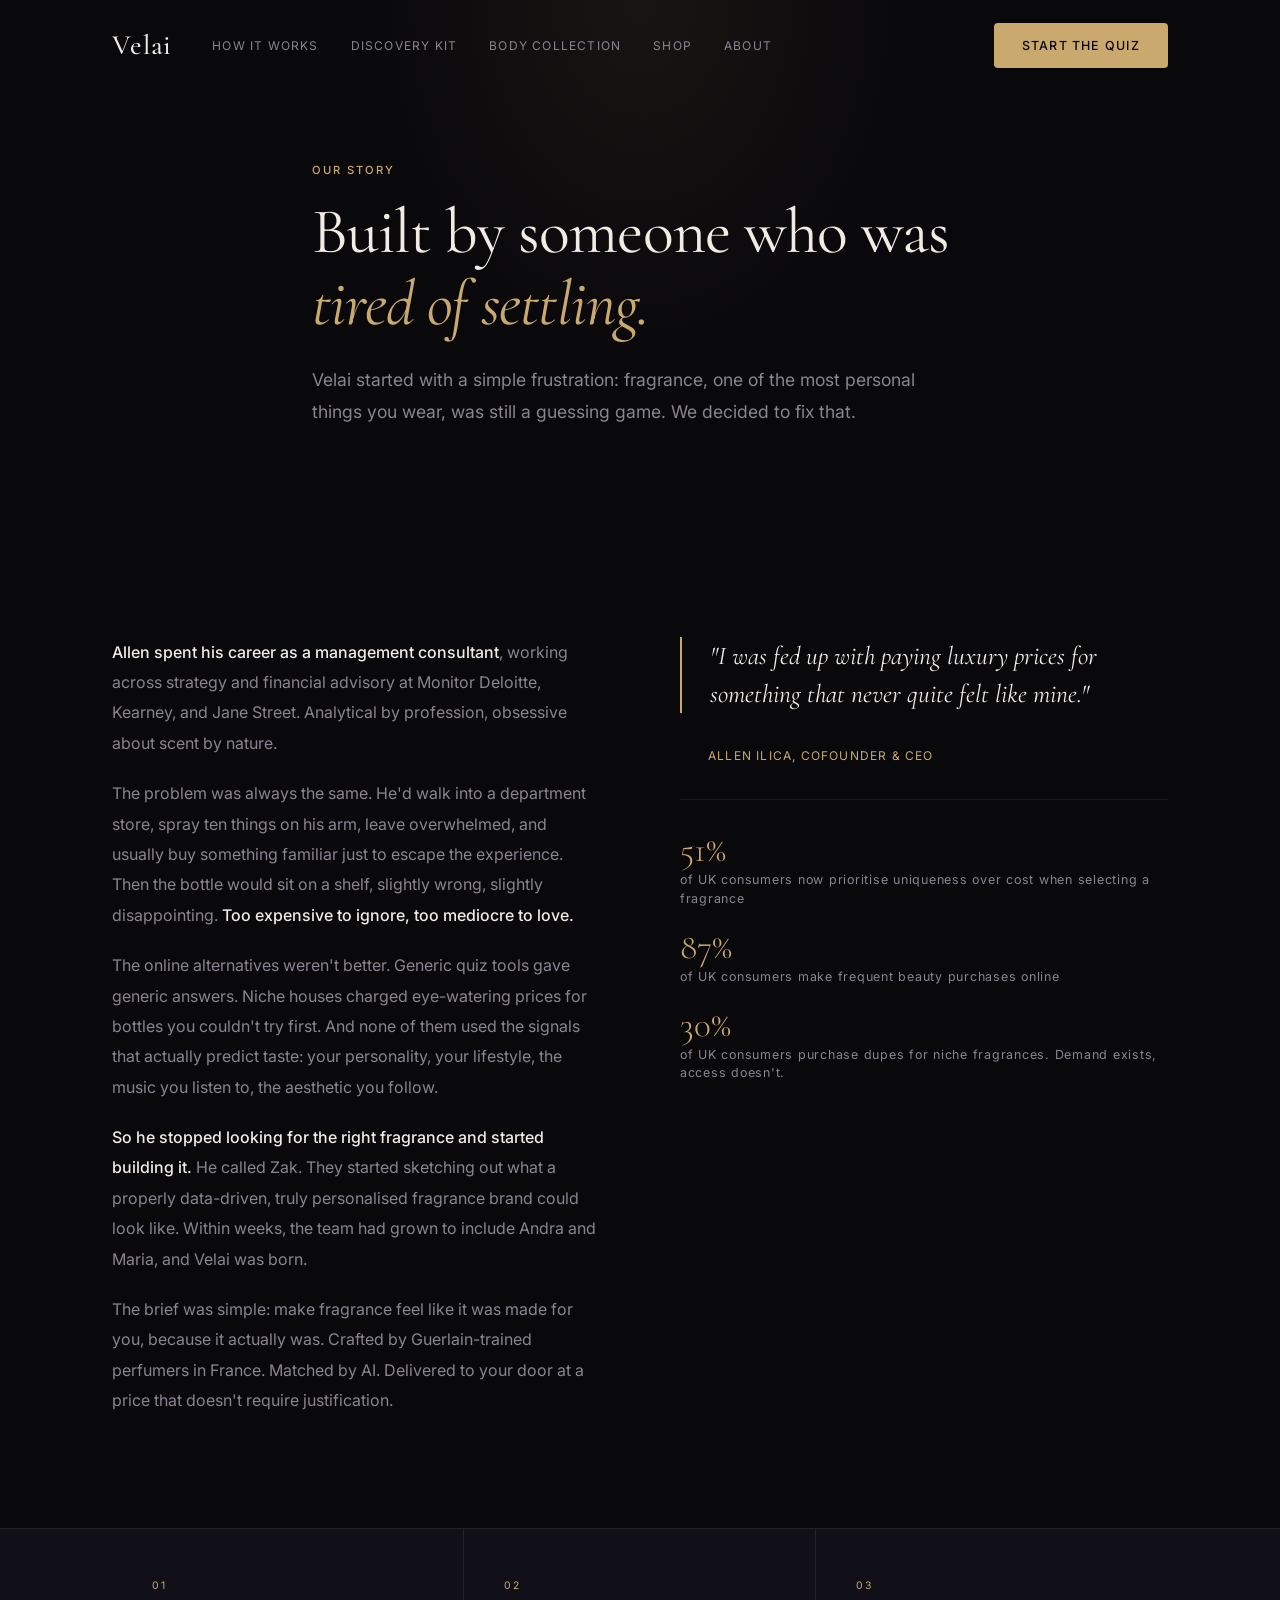
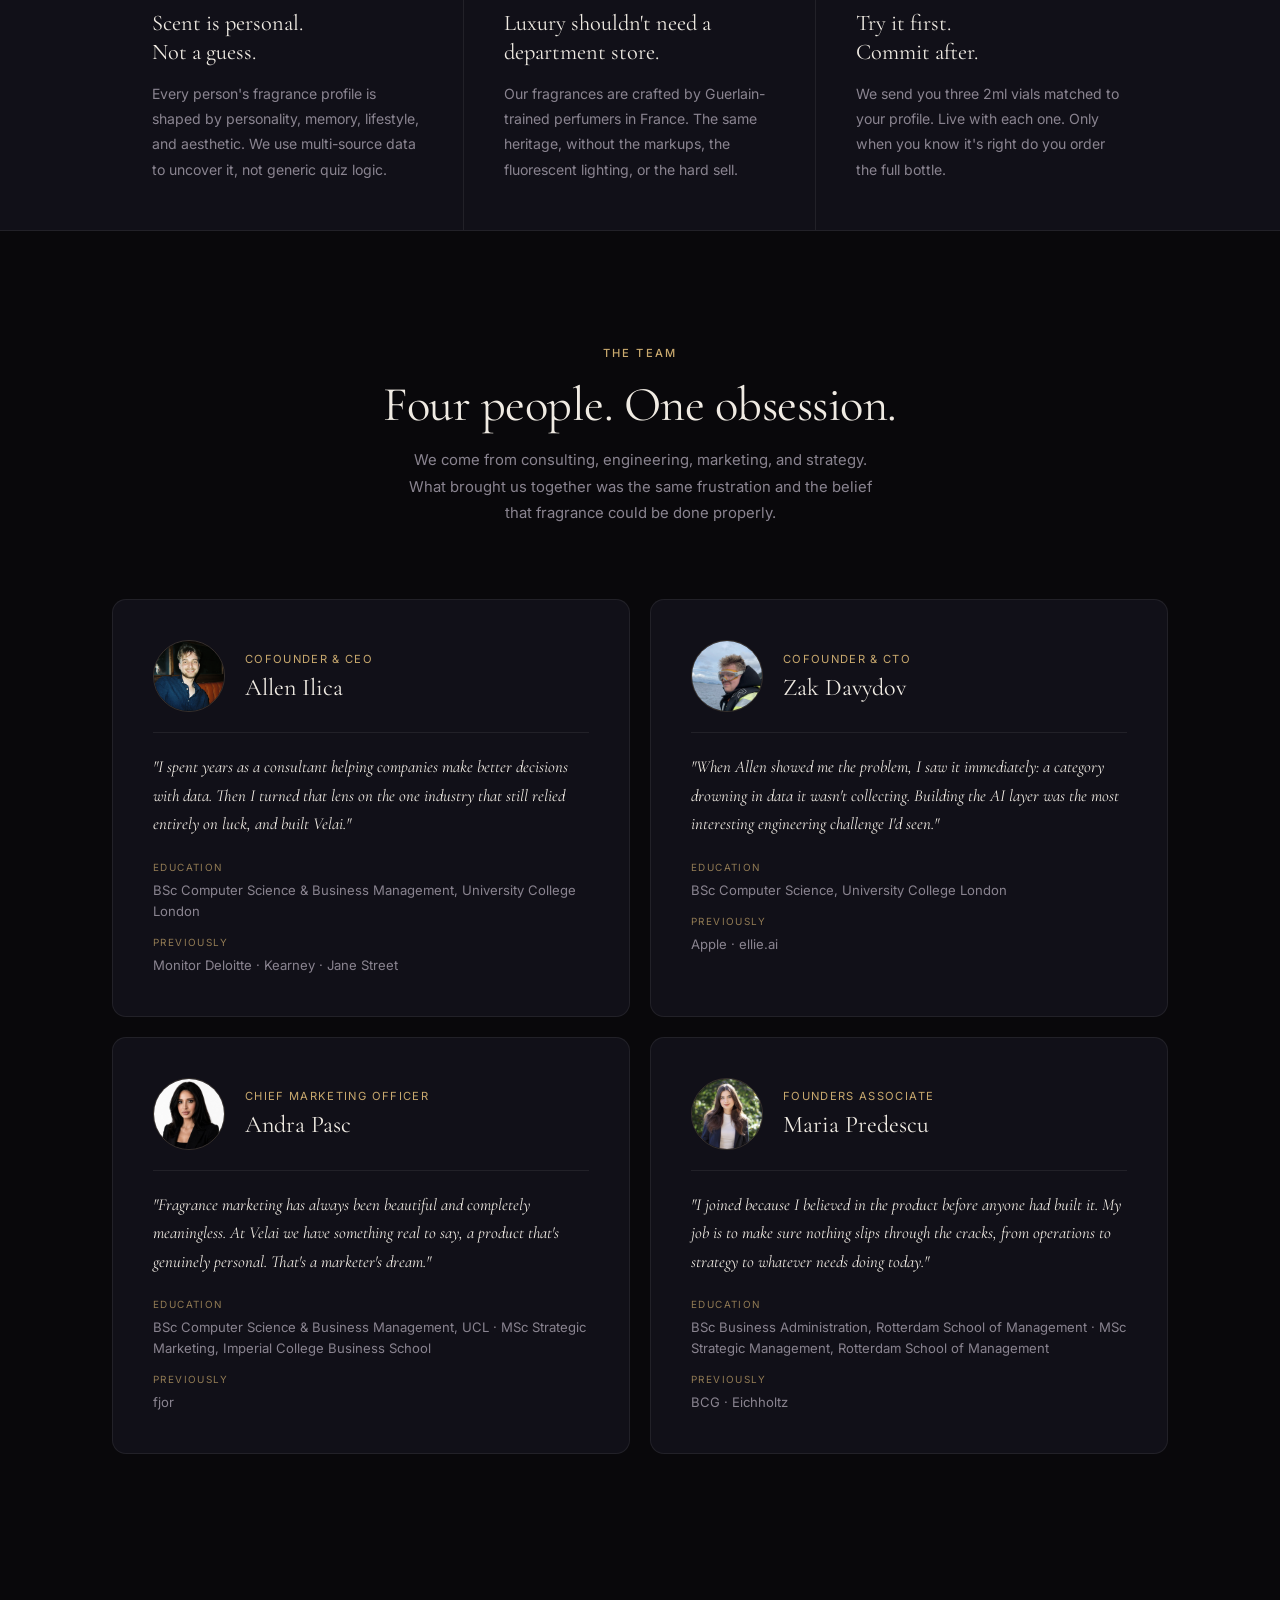
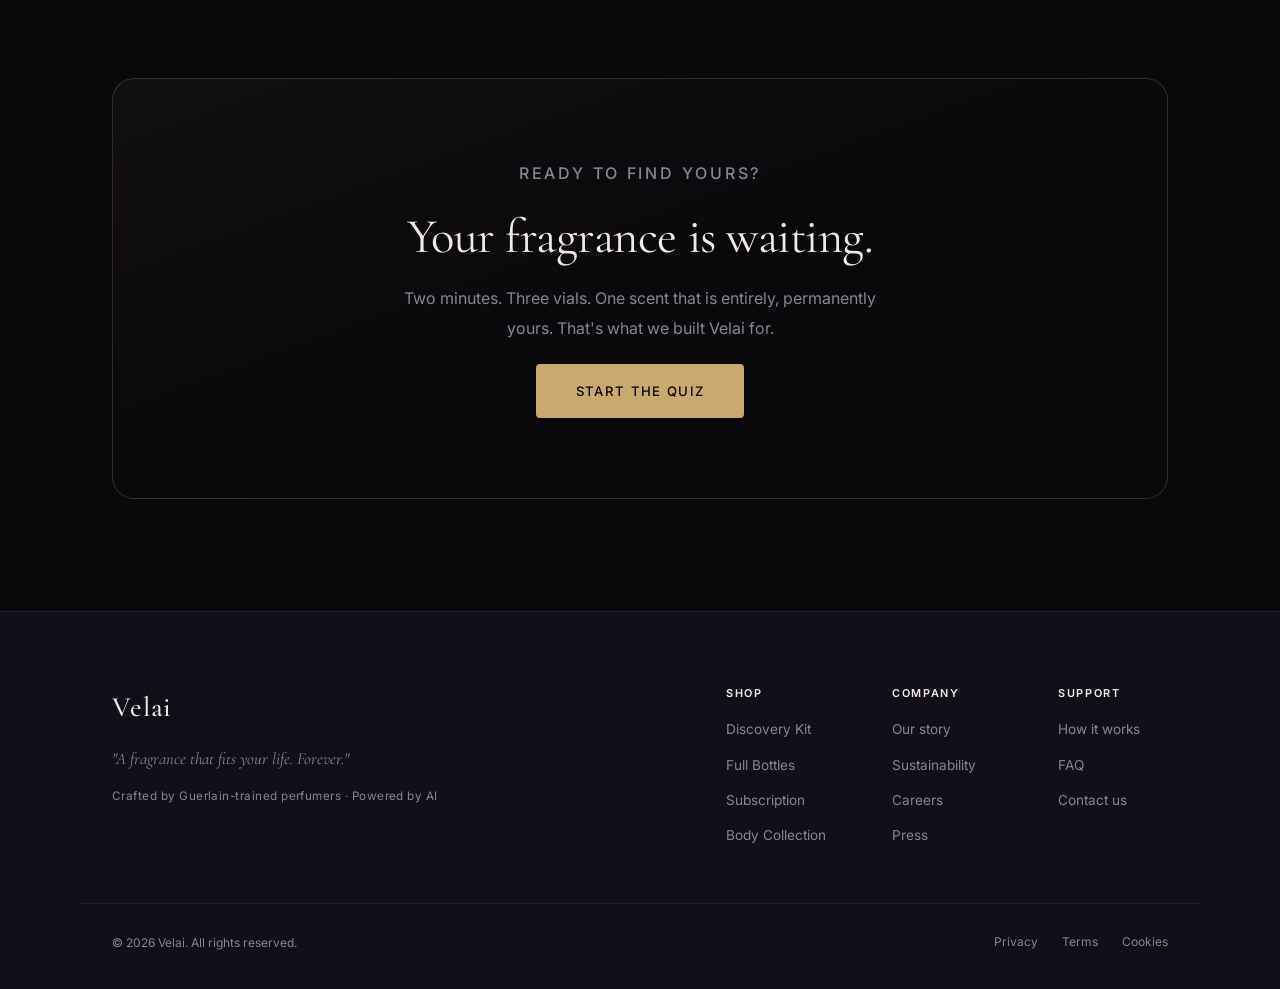
==== about.html @ 34f8d378 "Initial commit" ====
<!DOCTYPE html>
<html lang="en">
<head>
  <meta charset="UTF-8" />
  <meta name="viewport" content="width=device-width, initial-scale=1.0" />
  <title>Our Story | Velai</title>
  <link rel="preconnect" href="https://fonts.googleapis.com" />
  <link rel="preconnect" href="https://fonts.gstatic.com" crossorigin />
  <link href="https://fonts.googleapis.com/css2?family=Cormorant+Garamond:ital,wght@0,300;0,400;0,500;0,600;1,300;1,400;1,500&family=Inter:wght@300;400;500;600&display=swap" rel="stylesheet" />
  <link rel="stylesheet" href="css/style.css" />
  <link rel="stylesheet" href="css/components.css" />
  <style>
    /* ── About page specific ──────────────────────────────────────────── */
    .about-hero {
      padding-top: 160px;
      padding-bottom: 96px;
      position: relative;
      overflow: hidden;
    }
    .about-hero::before {
      content: '';
      position: absolute;
      top: 0; left: 50%;
      transform: translateX(-50%);
      width: 600px;
      height: 400px;
      background: radial-gradient(ellipse at 50% 0%, rgba(201,169,110,0.08) 0%, transparent 65%);
      pointer-events: none;
    }
    .about-hero__inner {
      max-width: 720px;
    }
    .about-hero h1 {
      font-size: clamp(2.6rem, 5vw, 4rem);
      line-height: 1.12;
      margin-top: 16px;
      margin-bottom: 24px;
    }
    .about-hero__lead {
      font-size: 1.1rem;
      line-height: 1.85;
      color: var(--muted);
      max-width: 58ch;
    }

    /* ── Origin story ─────────────────────────────────────────────────── */
    .about-story__inner {
      display: grid;
      grid-template-columns: 1fr 1fr;
      gap: 80px;
      align-items: start;
    }
    .about-story__text {
      display: flex;
      flex-direction: column;
      gap: 20px;
    }
    .about-story__text p {
      font-size: 1rem;
      line-height: 1.9;
      color: var(--muted);
    }
    .about-story__text p strong {
      color: var(--text);
      font-weight: 500;
    }
    .about-story__pull {
      position: sticky;
      top: 120px;
      display: flex;
      flex-direction: column;
      gap: 32px;
    }
    .about-story__quote {
      font-family: var(--serif);
      font-style: italic;
      font-size: 1.6rem;
      line-height: 1.5;
      color: var(--text);
      border-left: 2px solid var(--gold);
      padding-left: 28px;
    }
    .about-story__quote-attr {
      font-size: 0.75rem;
      letter-spacing: 0.1em;
      text-transform: uppercase;
      color: var(--gold);
      padding-left: 28px;
    }
    .about-story__stat-row {
      display: flex;
      flex-direction: column;
      gap: 20px;
      border-top: 1px solid var(--border);
      padding-top: 32px;
    }
    .about-stat {
      display: flex;
      flex-direction: column;
      gap: 4px;
    }
    .about-stat__num {
      font-family: var(--serif);
      font-size: 2.2rem;
      font-weight: 300;
      color: var(--gold);
      line-height: 1;
    }
    .about-stat__label {
      font-size: 0.78rem;
      letter-spacing: 0.06em;
      color: var(--muted);
      line-height: 1.5;
    }

    /* ── Values strip ─────────────────────────────────────────────────── */
    .about-values {
      background: var(--surface);
      border-top: 1px solid var(--border);
      border-bottom: 1px solid var(--border);
    }
    .about-values__grid {
      display: grid;
      grid-template-columns: repeat(3, 1fr);
      gap: 0;
    }
    .about-value {
      padding: 48px 40px;
      border-right: 1px solid var(--border);
      display: flex;
      flex-direction: column;
      gap: 14px;
    }
    .about-value:last-child { border-right: none; }
    .about-value__num {
      font-size: 0.65rem;
      letter-spacing: 0.16em;
      color: var(--gold);
      text-transform: uppercase;
    }
    .about-value h3 {
      font-family: var(--serif);
      font-size: 1.4rem;
      font-weight: 400;
      line-height: 1.3;
    }
    .about-value p {
      font-size: 0.88rem;
      line-height: 1.8;
      color: var(--muted);
    }

    /* ── Team ─────────────────────────────────────────────────────────── */
    .about-team__grid {
      display: grid;
      grid-template-columns: repeat(2, 1fr);
      gap: 20px;
    }
    .team-card {
      background: var(--surface);
      border: 1px solid var(--border);
      border-radius: var(--r-md);
      padding: 40px;
      display: flex;
      flex-direction: column;
      gap: 20px;
      transition: border-color 0.3s ease, transform 0.25s var(--ease-out);
    }
    .team-card:hover {
      border-color: var(--border-gold);
      transform: translateY(-3px);
    }
    .team-card__header {
      display: flex;
      align-items: center;
      gap: 20px;
      padding-bottom: 20px;
      border-bottom: 1px solid var(--border);
    }
    .team-card__photo {
      width: 72px;
      height: 72px;
      border-radius: 50%;
      object-fit: cover;
      object-position: top center;
      border: 1px solid var(--border-gold);
      flex-shrink: 0;
      filter: grayscale(20%);
      transition: filter 0.3s ease;
    }
    .team-card:hover .team-card__photo { filter: grayscale(0%); }
    .team-card__header-text {
      display: flex;
      flex-direction: column;
      gap: 4px;
    }
    .team-card__name {
      font-family: var(--serif);
      font-size: 1.5rem;
      font-weight: 400;
    }
    .team-card__title {
      font-size: 0.7rem;
      letter-spacing: 0.12em;
      text-transform: uppercase;
      color: var(--gold);
    }
    .team-card__bio {
      font-family: var(--serif);
      font-style: italic;
      font-size: 1.05rem;
      line-height: 1.7;
      color: var(--text);
    }
    .team-card__details {
      display: flex;
      flex-direction: column;
      gap: 12px;
    }
    .team-card__detail-row {
      display: flex;
      flex-direction: column;
      gap: 4px;
    }
    .team-card__detail-label {
      font-size: 0.62rem;
      letter-spacing: 0.14em;
      text-transform: uppercase;
      color: var(--gold);
      opacity: 0.7;
    }
    .team-card__detail-val {
      font-size: 0.82rem;
      line-height: 1.6;
      color: var(--muted);
    }

    /* ── About CTA ────────────────────────────────────────────────────── */
    .about-cta__inner {
      border: 1px solid var(--border-gold);
      border-radius: var(--r-lg);
      padding: 80px 48px;
      text-align: center;
      display: flex;
      flex-direction: column;
      align-items: center;
      gap: 20px;
      background: linear-gradient(160deg, rgba(201,169,110,0.05) 0%, transparent 60%);
    }
    .about-cta__inner p {
      font-size: 1rem;
      line-height: 1.85;
      color: var(--muted);
      max-width: 48ch;
    }

    /* ── Responsive ───────────────────────────────────────────────────── */
    @media (max-width: 900px) {
      .about-story__inner { grid-template-columns: 1fr; gap: 52px; }
      .about-story__pull { position: static; }
      .about-values__grid { grid-template-columns: 1fr; }
      .about-value { border-right: none; border-bottom: 1px solid var(--border); }
      .about-value:last-child { border-bottom: none; }
      .about-team__grid { grid-template-columns: 1fr; }
    }
    @media (max-width: 640px) {
      .about-cta__inner { padding: 56px 24px; }
    }
  </style>
</head>
<body>

  <!-- NAV -->
  <header class="nav" id="nav">
    <div class="container nav__inner">
      <a href="index.html" class="nav__logo">Velai</a>
      <nav class="nav__links" id="navLinks">
        <a href="index.html#how-it-works">How it works</a>
        <a href="index.html#discovery-kit">Discovery Kit</a>
        <a href="index.html#body-collection">Body Collection</a>
        <a href="index.html#pricing">Shop</a>
        <a href="about.html" class="active">About</a>
      </nav>
      <div class="nav__actions">
        <a href="quiz.html" class="btn btn--primary">Start the quiz</a>
      </div>
      <button class="nav__hamburger" id="hamburger" aria-label="Open menu">
        <span></span><span></span><span></span>
      </button>
    </div>
  </header>

  <main>

    <!-- HERO -->
    <section class="about-hero">
      <div class="container about-hero__inner">
        <p class="eyebrow reveal-hero">Our story</p>
        <h1 class="reveal-hero">Built by someone who was<br /><em>tired of settling.</em></h1>
        <p class="about-hero__lead reveal-hero">
          Velai started with a simple frustration: fragrance, one of the most personal
          things you wear, was still a guessing game. We decided to fix that.
        </p>
      </div>
    </section>

    <!-- ORIGIN STORY -->
    <section class="section">
      <div class="container about-story__inner">

        <div class="about-story__text reveal">
          <p>
            <strong>Allen spent his career as a management consultant</strong>, working across
            strategy and financial advisory at Monitor Deloitte, Kearney, and Jane Street.
            Analytical by profession, obsessive about scent by nature.
          </p>
          <p>
            The problem was always the same. He'd walk into a department store, spray ten
            things on his arm, leave overwhelmed, and usually buy something familiar just
            to escape the experience. Then the bottle would sit on a shelf, slightly wrong,
            slightly disappointing. <strong>Too expensive to ignore, too mediocre to love.</strong>
          </p>
          <p>
            The online alternatives weren't better. Generic quiz tools gave generic answers.
            Niche houses charged eye-watering prices for bottles you couldn't try first.
            And none of them used the signals that actually predict taste: your personality,
            your lifestyle, the music you listen to, the aesthetic you follow.
          </p>
          <p>
            <strong>So he stopped looking for the right fragrance and started building it.</strong>
            He called Zak. They started sketching out what a properly data-driven, truly
            personalised fragrance brand could look like. Within weeks, the team had grown
            to include Andra and Maria, and Velai was born.
          </p>
          <p>
            The brief was simple: make fragrance feel like it was made for you, because
            it actually was. Crafted by Guerlain-trained perfumers in France. Matched by AI.
            Delivered to your door at a price that doesn't require justification.
          </p>
        </div>

        <div class="about-story__pull reveal">
          <blockquote class="about-story__quote">
            "I was fed up with paying luxury prices for something that never quite
            felt like mine."
          </blockquote>
          <p class="about-story__quote-attr">Allen Ilica, Cofounder &amp; CEO</p>

          <div class="about-story__stat-row">
            <div class="about-stat">
              <span class="about-stat__num">51%</span>
              <span class="about-stat__label">of UK consumers now prioritise uniqueness over cost when selecting a fragrance</span>
            </div>
            <div class="about-stat">
              <span class="about-stat__num">87%</span>
              <span class="about-stat__label">of UK consumers make frequent beauty purchases online</span>
            </div>
            <div class="about-stat">
              <span class="about-stat__num">30%</span>
              <span class="about-stat__label">of UK consumers purchase dupes for niche fragrances. Demand exists, access doesn't.</span>
            </div>
          </div>
        </div>

      </div>
    </section>

    <!-- VALUES -->
    <section class="about-values">
      <div class="container">
        <div class="about-values__grid">
          <div class="about-value reveal">
            <span class="about-value__num">01</span>
            <h3>Scent is personal.<br />Not a guess.</h3>
            <p>
              Every person's fragrance profile is shaped by personality, memory, lifestyle,
              and aesthetic. We use multi-source data to uncover it, not generic quiz logic.
            </p>
          </div>
          <div class="about-value reveal">
            <span class="about-value__num">02</span>
            <h3>Luxury shouldn't need a department store.</h3>
            <p>
              Our fragrances are crafted by Guerlain-trained perfumers in France. The same
              heritage, without the markups, the fluorescent lighting, or the hard sell.
            </p>
          </div>
          <div class="about-value reveal">
            <span class="about-value__num">03</span>
            <h3>Try it first.<br />Commit after.</h3>
            <p>
              We send you three 2ml vials matched to your profile. Live with each one.
              Only when you know it's right do you order the full bottle.
            </p>
          </div>
        </div>
      </div>
    </section>

    <!-- TEAM -->
    <section class="section">
      <div class="container">
        <div class="section__header reveal">
          <p class="eyebrow">The team</p>
          <h2>Four people. One obsession.</h2>
          <p class="section__desc">
            We come from consulting, engineering, marketing, and strategy.
            What brought us together was the same frustration and the belief
            that fragrance could be done properly.
          </p>
        </div>

        <div class="about-team__grid">

          <div class="team-card reveal" style="--d:0ms">
            <div class="team-card__header">
              <img src="img/team/allen.jpg" alt="Allen Ilica" class="team-card__photo" />
              <div class="team-card__header-text">
                <span class="team-card__title">Cofounder &amp; CEO</span>
                <h3 class="team-card__name">Allen Ilica</h3>
              </div>
            </div>
            <p class="team-card__bio">
              "I spent years as a consultant helping companies make better decisions with data.
              Then I turned that lens on the one industry that still relied entirely on luck,
              and built Velai."
            </p>
            <div class="team-card__details">
              <div class="team-card__detail-row">
                <span class="team-card__detail-label">Education</span>
                <span class="team-card__detail-val">BSc Computer Science &amp; Business Management, University College London</span>
              </div>
              <div class="team-card__detail-row">
                <span class="team-card__detail-label">Previously</span>
                <span class="team-card__detail-val">Monitor Deloitte &middot; Kearney &middot; Jane Street</span>
              </div>
            </div>
          </div>

          <div class="team-card reveal" style="--d:100ms">
            <div class="team-card__header">
              <img src="img/team/zak.jpg" alt="Zak Davydov" class="team-card__photo" />
              <div class="team-card__header-text">
                <span class="team-card__title">Cofounder &amp; CTO</span>
                <h3 class="team-card__name">Zak Davydov</h3>
              </div>
            </div>
            <p class="team-card__bio">
              "When Allen showed me the problem, I saw it immediately: a category drowning
              in data it wasn't collecting. Building the AI layer was the most interesting
              engineering challenge I'd seen."
            </p>
            <div class="team-card__details">
              <div class="team-card__detail-row">
                <span class="team-card__detail-label">Education</span>
                <span class="team-card__detail-val">BSc Computer Science, University College London</span>
              </div>
              <div class="team-card__detail-row">
                <span class="team-card__detail-label">Previously</span>
                <span class="team-card__detail-val">Apple &middot; ellie.ai</span>
              </div>
            </div>
          </div>

          <div class="team-card reveal" style="--d:200ms">
            <div class="team-card__header">
              <img src="img/team/andra.jpg" alt="Andra Pasc" class="team-card__photo" />
              <div class="team-card__header-text">
                <span class="team-card__title">Chief Marketing Officer</span>
                <h3 class="team-card__name">Andra Pasc</h3>
              </div>
            </div>
            <p class="team-card__bio">
              "Fragrance marketing has always been beautiful and completely meaningless.
              At Velai we have something real to say, a product that's genuinely personal.
              That's a marketer's dream."
            </p>
            <div class="team-card__details">
              <div class="team-card__detail-row">
                <span class="team-card__detail-label">Education</span>
                <span class="team-card__detail-val">BSc Computer Science &amp; Business Management, UCL &middot; MSc Strategic Marketing, Imperial College Business School</span>
              </div>
              <div class="team-card__detail-row">
                <span class="team-card__detail-label">Previously</span>
                <span class="team-card__detail-val">fjor</span>
              </div>
            </div>
          </div>

          <div class="team-card reveal" style="--d:300ms">
            <div class="team-card__header">
              <img src="img/team/maria.jpg" alt="Maria Predescu" class="team-card__photo" />
              <div class="team-card__header-text">
                <span class="team-card__title">Founders Associate</span>
                <h3 class="team-card__name">Maria Predescu</h3>
              </div>
            </div>
            <p class="team-card__bio">
              "I joined because I believed in the product before anyone had built it.
              My job is to make sure nothing slips through the cracks, from operations
              to strategy to whatever needs doing today."
            </p>
            <div class="team-card__details">
              <div class="team-card__detail-row">
                <span class="team-card__detail-label">Education</span>
                <span class="team-card__detail-val">BSc Business Administration, Rotterdam School of Management &middot; MSc Strategic Management, Rotterdam School of Management</span>
              </div>
              <div class="team-card__detail-row">
                <span class="team-card__detail-label">Previously</span>
                <span class="team-card__detail-val">BCG &middot; Eichholtz</span>
              </div>
            </div>
          </div>

        </div>
      </div>
    </section>

    <!-- CTA -->
    <section class="section">
      <div class="container">
        <div class="about-cta__inner reveal">
          <p class="eyebrow">Ready to find yours?</p>
          <h2>Your fragrance is waiting.</h2>
          <p>
            Two minutes. Three vials. One scent that is entirely, permanently yours.
            That's what we built Velai for.
          </p>
          <a href="quiz.html" class="btn btn--primary btn--lg">Start the quiz</a>
        </div>
      </div>
    </section>

  </main>

  <!-- FOOTER -->
  <footer class="footer">
    <div class="container footer__inner">
      <div class="footer__brand">
        <a href="index.html" class="nav__logo">Velai</a>
        <p class="footer__tagline"><em>"A fragrance that fits your life. Forever."</em></p>
        <p class="footer__crafted">Crafted by Guerlain-trained perfumers &middot; Powered by AI</p>
      </div>
      <div class="footer__links">
        <div class="footer__col">
          <h4>Shop</h4>
          <a href="index.html#discovery-kit">Discovery Kit</a>
          <a href="index.html#pricing">Full Bottles</a>
          <a href="index.html#pricing">Subscription</a>
          <a href="index.html#body-collection">Body Collection</a>
        </div>
        <div class="footer__col">
          <h4>Company</h4>
          <a href="about.html">Our story</a>
          <a href="sustainability.html">Sustainability</a>
          <a href="#">Careers</a>
          <a href="#">Press</a>
        </div>
        <div class="footer__col">
          <h4>Support</h4>
          <a href="index.html#how-it-works">How it works</a>
          <a href="#">FAQ</a>
          <a href="#">Contact us</a>
        </div>
      </div>
    </div>
    <div class="container footer__bottom">
      <p>&copy; 2026 Velai. All rights reserved.</p>
      <div class="footer__legal">
        <a href="#">Privacy</a>
        <a href="#">Terms</a>
        <a href="#">Cookies</a>
      </div>
    </div>
  </footer>

  <script src="js/main.js"></script>
</body>
</html>
---- css/style.css ----
/* ─── Reset ─────────────────────────────────────────────────────────── */
*, *::before, *::after { box-sizing: border-box; margin: 0; padding: 0; }

:root {
  --bg:           #09080b;
  --surface:      #111018;
  --surface-2:    #181620;
  --border:       rgba(255,255,255,0.07);
  --border-gold:  rgba(201,169,110,0.22);
  --text:         #f0ebe3;
  --muted:        #8a8490;
  --gold:         #c9a96e;
  --gold-light:   #dfc28e;
  --gold-dim:     rgba(201,169,110,0.10);
  --gold-glow:    rgba(201,169,110,0.06);

  --serif: 'Cormorant Garamond', Georgia, serif;
  --sans:  'Inter', system-ui, sans-serif;

  --r-sm: 4px;
  --r-md: 14px;
  --r-lg: 22px;

  --ease-out: cubic-bezier(0.22, 1, 0.36, 1);
  --t: 0.25s ease;
}

html { scroll-behavior: smooth; font-size: 16px; }

body {
  font-family: var(--sans);
  background: var(--bg);
  color: var(--text);
  line-height: 1.7;
  -webkit-font-smoothing: antialiased;
  overflow-x: hidden;
}

img { display: block; max-width: 100%; }
ul  { list-style: none; }
a   { color: inherit; text-decoration: none; transition: color var(--t); }

/* ─── Typography ────────────────────────────────────────────────────── */
h1 {
  font-family: var(--serif);
  font-size: clamp(3.2rem, 6.5vw, 6rem);
  font-weight: 400;
  line-height: 1.05;
  letter-spacing: -0.015em;
  color: var(--text);
}
h1 em { font-style: italic; color: var(--gold); }

h2 {
  font-family: var(--serif);
  font-size: clamp(2rem, 3.8vw, 3.2rem);
  font-weight: 400;
  line-height: 1.15;
  letter-spacing: -0.01em;
  color: var(--text);
}

h3 {
  font-family: var(--serif);
  font-size: clamp(1.3rem, 2vw, 1.7rem);
  font-weight: 500;
  line-height: 1.25;
  color: var(--text);
}

h4 {
  font-family: var(--sans);
  font-size: 0.88rem;
  font-weight: 600;
  color: var(--text);
}

p { color: var(--muted); font-size: 0.93rem; line-height: 1.8; }

em { font-style: italic; }

.eyebrow {
  font-size: 0.7rem;
  font-weight: 500;
  letter-spacing: 0.18em;
  text-transform: uppercase;
  color: var(--gold);
}

/* ─── Layout ────────────────────────────────────────────────────────── */
.container {
  width: 100%;
  max-width: 1120px;
  margin: 0 auto;
  padding: 0 32px;
}

.section { padding: 112px 0; }

.section__header {
  text-align: center;
  margin: 0 auto 72px;
  max-width: 600px;
  display: flex;
  flex-direction: column;
  align-items: center;
  gap: 14px;
}

.section__desc {
  max-width: 480px;
  text-align: center;
}

/* ─── Buttons ────────────────────────────────────────────────────────── */
.btn {
  display: inline-flex;
  align-items: center;
  justify-content: center;
  padding: 12px 28px;
  border-radius: var(--r-sm);
  font-family: var(--sans);
  font-size: 0.78rem;
  font-weight: 500;
  letter-spacing: 0.1em;
  text-transform: uppercase;
  white-space: nowrap;
  cursor: pointer;
  border: none;
  transition: background var(--t), color var(--t), border-color var(--t),
              transform 0.2s var(--ease-out), box-shadow var(--t);
}

.btn--primary {
  background: var(--gold);
  color: #09080b;
}
.btn--primary:hover {
  background: var(--gold-light);
  transform: translateY(-2px);
  box-shadow: 0 10px 32px rgba(201,169,110,0.28);
}
.btn--primary:active { transform: translateY(0); }

.btn--ghost {
  background: transparent;
  color: var(--text);
  border: 1px solid rgba(255,255,255,0.18);
}
.btn--ghost:hover {
  border-color: var(--gold);
  color: var(--gold);
}

.btn--lg  { padding: 16px 40px; font-size: 0.82rem; }
.btn--full { width: 100%; }

/* ─── Nav ────────────────────────────────────────────────────────────── */
.nav {
  position: fixed;
  top: 0; left: 0; right: 0;
  z-index: 200;
  padding: 22px 0;
  transition: background 0.35s ease, border-color 0.35s ease, padding 0.35s ease;
  border-bottom: 1px solid transparent;
}

.nav.scrolled {
  background: rgba(9,8,11,0.88);
  backdrop-filter: blur(18px);
  -webkit-backdrop-filter: blur(18px);
  border-bottom-color: var(--border);
  padding: 14px 0;
}

.nav__inner {
  display: flex;
  align-items: center;
  gap: 40px;
}

.nav__logo {
  font-family: var(--serif);
  font-size: 1.75rem;
  font-weight: 500;
  color: var(--text);
  letter-spacing: 0.03em;
  flex-shrink: 0;
  transition: color var(--t);
}
.nav__logo:hover { color: var(--gold); }

.nav__links {
  display: flex;
  gap: 32px;
}

.nav__links a {
  font-size: 0.75rem;
  font-weight: 400;
  letter-spacing: 0.1em;
  text-transform: uppercase;
  color: var(--muted);
  transition: color var(--t);
  position: relative;
}
.nav__links a::after {
  content: '';
  position: absolute;
  bottom: -3px; left: 0; right: 0;
  height: 1px;
  background: var(--gold);
  transform: scaleX(0);
  transform-origin: left;
  transition: transform 0.3s var(--ease-out);
}
.nav__links a:hover,
.nav__links a.active { color: var(--text); }
.nav__links a.active::after,
.nav__links a:hover::after { transform: scaleX(1); }

.nav__actions { margin-left: auto; flex-shrink: 0; }

.nav__hamburger {
  display: none;
  flex-direction: column;
  gap: 6px;
  background: none;
  border: none;
  cursor: pointer;
  margin-left: auto;
  padding: 6px 4px;
}
.nav__hamburger span {
  display: block;
  width: 24px;
  height: 1px;
  background: var(--text);
  border-radius: 1px;
  transition: all 0.3s var(--ease-out);
}
.nav__hamburger.open span:nth-child(1) { transform: translateY(7px) rotate(45deg); }
.nav__hamburger.open span:nth-child(2) { opacity: 0; transform: scaleX(0); }
.nav__hamburger.open span:nth-child(3) { transform: translateY(-7px) rotate(-45deg); }

/* ─── Hero ───────────────────────────────────────────────────────────── */
.hero {
  position: relative;
  min-height: 100svh;
  display: flex;
  align-items: center;
  overflow: hidden;
}

.hero__bg-glow {
  position: absolute;
  inset: 0;
  background:
    radial-gradient(ellipse 55% 65% at 80% 45%, rgba(201,169,110,0.07) 0%, transparent 65%),
    radial-gradient(ellipse 35% 45% at 15% 65%, rgba(201,169,110,0.04) 0%, transparent 55%);
  pointer-events: none;
  animation: glowPulse 8s ease-in-out infinite alternate;
}

@keyframes glowPulse {
  from { opacity: 0.7; }
  to   { opacity: 1; }
}

.hero__inner {
  position: relative;
  z-index: 1;
  padding-top: 100px;
  padding-bottom: 80px;
  display: grid;
  grid-template-columns: 1fr auto;
  gap: 80px;
  align-items: center;
  width: 100%;
}

.hero__content {
  display: flex;
  flex-direction: column;
  gap: 24px;
  max-width: 640px;
}

.hero__headline { max-width: 16ch; }

.hero__subtext {
  font-size: 1.05rem;
  line-height: 1.85;
  max-width: 44ch;
}

.hero__cta {
  display: flex;
  gap: 14px;
  flex-wrap: wrap;
  align-items: center;
}

.hero__note {
  font-size: 0.75rem;
  letter-spacing: 0.06em;
  color: var(--muted);
  margin-top: -8px;
}

/* Hero vials (decorative CSS illustration) */
.vials-display {
  display: flex;
  flex-direction: column;
  align-items: center;
  gap: 0;
  user-select: none;
}

.vial {
  position: relative;
  display: flex;
  flex-direction: column;
  align-items: center;
}

.vial__cap {
  width: 18px;
  height: 26px;
  background: linear-gradient(160deg, #d4af7a, #b8924e);
  border-radius: 3px 3px 1px 1px;
}

.vial__liquid {
  width: 28px;
  height: 96px;
  border: 1px solid rgba(201,169,110,0.3);
  border-radius: 0 0 8px 8px;
  position: relative;
  overflow: hidden;
  background: rgba(201,169,110,0.04);
}

.vial__liquid::after {
  content: '';
  position: absolute;
  bottom: 0; left: 0; right: 0;
  border-radius: 0 0 7px 7px;
  animation: fillRise 2.4s var(--ease-out) forwards;
}

@keyframes fillRise {
  from { height: 0; }
  to   { height: var(--fill, 70%); }
}

.vial--1 { transform: translateY(12px); }
.vial--2 { transform: translateY(0); }
.vial--3 { transform: translateY(12px); }

.vial--1 .vial__liquid::after { background: rgba(201,169,110,0.45); --fill: 72%; animation-delay: 0.3s; }
.vial--2 .vial__liquid::after { background: rgba(180,140,95,0.55); --fill: 84%; animation-delay: 0.5s; }
.vial--3 .vial__liquid::after { background: rgba(220,185,130,0.4); --fill: 62%; animation-delay: 0.7s; }

/* Override: three vials side by side */
.vials-display {
  flex-direction: row;
  align-items: flex-end;
  gap: 10px;
  padding-bottom: 12px;
}

.vials__label {
  width: 100%;
  text-align: center;
  font-size: 0.7rem;
  letter-spacing: 0.1em;
  text-transform: uppercase;
  color: var(--muted);
  margin-top: 12px;
  grid-column: 1 / -1;
}

/* Wrap vials + label */
.vials-display {
  flex-direction: row;
  flex-wrap: wrap;
  align-items: flex-end;
  justify-content: center;
  gap: 10px;
  padding: 32px 28px 24px;
  border: 1px solid var(--border-gold);
  border-radius: var(--r-md);
  background: var(--surface);
  position: relative;
}

.vials-display::before {
  content: 'Discovery Kit';
  position: absolute;
  top: -11px; left: 50%;
  transform: translateX(-50%);
  font-size: 0.65rem;
  letter-spacing: 0.14em;
  text-transform: uppercase;
  color: var(--gold);
  background: var(--bg);
  padding: 0 10px;
  white-space: nowrap;
}

/* Scroll cue */
.hero__scroll-cue {
  position: absolute;
  bottom: 36px;
  left: 50%;
  transform: translateX(-50%);
}

.scroll-line {
  display: block;
  width: 1px;
  height: 56px;
  background: linear-gradient(to bottom, var(--gold), transparent);
  animation: scrollDrop 2s ease-in-out infinite;
  transform-origin: top;
}

@keyframes scrollDrop {
  0%   { transform: scaleY(0); opacity: 0; }
  40%  { transform: scaleY(1); opacity: 1; }
  100% { transform: scaleY(1); opacity: 0; }
}

/* ─── How it works steps ─────────────────────────────────────────────── */
.steps {
  display: flex;
  flex-direction: column;
  max-width: 720px;
  margin: 0 auto;
  gap: 0;
}

.step {
  display: grid;
  grid-template-columns: 72px 1fr;
  gap: 28px;
  padding: 44px 0;
  border-bottom: 1px solid var(--border);
}
.step:last-child { border-bottom: none; }

.step__connector {
  height: 1px;
  background: var(--border);
  display: none;
}

.step__number {
  font-family: var(--serif);
  font-size: 3.6rem;
  font-weight: 300;
  color: var(--border-gold);
  line-height: 1;
  padding-top: 6px;
  transition: color 0.4s ease;
}

.step:hover .step__number { color: rgba(201,169,110,0.5); }

.step__body { display: flex; flex-direction: column; gap: 12px; padding-top: 8px; }
.step__body h3 { transition: color var(--t); }
.step__body p { max-width: 52ch; }

/* ─── Craft section ──────────────────────────────────────────────────── */
.craft { background: var(--surface); border-top: 1px solid var(--border); border-bottom: 1px solid var(--border); }

.craft__inner {
  display: grid;
  grid-template-columns: 1fr 1fr;
  gap: 80px;
  align-items: start;
}

.craft__copy {
  display: flex;
  flex-direction: column;
  gap: 20px;
}

.craft__copy p { max-width: 46ch; }

.craft__pillars {
  display: flex;
  flex-direction: column;
  gap: 0;
}

.craft-pillar {
  display: flex;
  gap: 18px;
  align-items: flex-start;
  padding: 24px 0;
  border-bottom: 1px solid var(--border);
}
.craft-pillar:first-child { padding-top: 0; }
.craft-pillar:last-child  { border-bottom: none; padding-bottom: 0; }

.craft-pillar__icon {
  flex-shrink: 0;
  color: var(--gold);
  font-size: 0.9rem;
  margin-top: 2px;
}

.craft-pillar div { display: flex; flex-direction: column; gap: 4px; }
.craft-pillar p { font-size: 0.85rem; }

/* ─── Footer ─────────────────────────────────────────────────────────── */
.footer {
  background: var(--surface);
  border-top: 1px solid var(--border);
  padding: 72px 0 36px;
}

.footer__inner {
  display: flex;
  gap: 64px;
  flex-wrap: wrap;
  margin-bottom: 56px;
}

.footer__brand {
  flex: 1;
  min-width: 200px;
  display: flex;
  flex-direction: column;
  gap: 12px;
}

.footer__tagline {
  font-family: var(--serif);
  font-size: 1.05rem;
  font-style: italic;
  color: var(--muted);
}

.footer__crafted {
  font-size: 0.73rem;
  letter-spacing: 0.04em;
  color: var(--muted);
}

.footer__links { display: flex; gap: 56px; flex-wrap: wrap; }

.footer__col {
  display: flex;
  flex-direction: column;
  gap: 12px;
  min-width: 110px;
}

.footer__col h4 {
  font-size: 0.68rem;
  font-weight: 600;
  text-transform: uppercase;
  letter-spacing: 0.15em;
  color: var(--text);
  margin-bottom: 4px;
}

.footer__col a { font-size: 0.85rem; color: var(--muted); }
.footer__col a:hover { color: var(--gold); }

.footer__bottom {
  display: flex;
  justify-content: space-between;
  align-items: center;
  gap: 16px;
  flex-wrap: wrap;
  padding-top: 28px;
  border-top: 1px solid var(--border);
}

.footer__bottom p { font-size: 0.75rem; }

.footer__legal { display: flex; gap: 24px; }
.footer__legal a { font-size: 0.75rem; color: var(--muted); }
.footer__legal a:hover { color: var(--text); }

/* ─── Animations ─────────────────────────────────────────────────────── */
@media (prefers-reduced-motion: no-preference) {
  .reveal-hero {
    opacity: 0;
    transform: translateY(18px);
    animation: heroIn 0.75s var(--ease-out) forwards;
  }
  .hero__content > .reveal-hero:nth-child(1) { animation-delay: 0.1s; }
  .hero__content > .reveal-hero:nth-child(2) { animation-delay: 0.22s; }
  .hero__content > .reveal-hero:nth-child(3) { animation-delay: 0.34s; }
  .hero__content > .reveal-hero:nth-child(4) { animation-delay: 0.46s; }
  .hero__content > .reveal-hero:nth-child(5) { animation-delay: 0.56s; }
  .hero__visual.reveal-hero                  { animation-delay: 0.5s; }

  @keyframes heroIn {
    to { opacity: 1; transform: none; }
  }

  .reveal {
    opacity: 0;
    transform: translateY(22px);
    transition: opacity 0.65s var(--ease-out), transform 0.65s var(--ease-out);
    transition-delay: var(--d, 0ms);
  }
  .reveal.in-view {
    opacity: 1;
    transform: none;
  }
}

/* If motion is reduced, show everything immediately */
@media (prefers-reduced-motion: reduce) {
  .reveal-hero, .reveal { opacity: 1 !important; transform: none !important; }
}

/* ─── Responsive ─────────────────────────────────────────────────────── */
@media (max-width: 900px) {
  .hero__inner { grid-template-columns: 1fr; gap: 48px; }
  .hero__visual { display: flex; justify-content: center; }
  .craft__inner { grid-template-columns: 1fr; gap: 52px; }
}

@media (max-width: 768px) {
  .nav__links, .nav__actions { display: none; }

  .nav__links.open {
    display: flex;
    flex-direction: column;
    position: fixed;
    top: 0; left: 0; right: 0; bottom: 0;
    background: rgba(9,8,11,0.97);
    backdrop-filter: blur(20px);
    padding: 100px 32px 48px;
    gap: 28px;
    z-index: 150;
    align-items: flex-start;
    justify-content: flex-start;
  }

  .nav__links.open a {
    font-size: 1.1rem;
    letter-spacing: 0.06em;
    color: var(--text);
  }

  .nav__hamburger { display: flex; z-index: 300; }
  .container { padding: 0 20px; }
  .section { padding: 80px 0; }
  .section__header { margin-bottom: 52px; }
  .step { grid-template-columns: 48px 1fr; gap: 20px; }
}

@media (max-width: 500px) {
  .hero__cta { flex-direction: column; }
  .btn--lg { width: 100%; }
  .vials-display { padding: 24px 16px 20px; }
}
---- css/components.css ----
/* ─── Kit section ────────────────────────────────────────────────────── */
.kit {
  background: var(--surface);
  border-top: 1px solid var(--border);
  border-bottom: 1px solid var(--border);
}

.kit__inner {
  display: grid;
  grid-template-columns: 1fr 1fr;
  gap: 80px;
  align-items: center;
}

/* Kit visual card */
.kit-card {
  background: var(--surface-2);
  border: 1px solid var(--border-gold);
  border-radius: var(--r-lg);
  padding: 48px 40px 32px;
  display: flex;
  flex-direction: column;
  gap: 32px;
  transition: box-shadow 0.4s ease;
}
.kit-card:hover { box-shadow: 0 0 60px rgba(201,169,110,0.07); }

.kit-card__vials {
  display: flex;
  justify-content: center;
  align-items: flex-end;
  gap: 20px;
}

.kit-vial {
  display: flex;
  flex-direction: column;
  align-items: center;
  gap: 0;
  position: relative;
}

.kit-vial__cap {
  width: 20px;
  height: 28px;
  border-radius: 3px 3px 0 0;
  background: linear-gradient(160deg, #d4af7a 0%, #b8924e 100%);
}

.kit-vial__body {
  width: 30px;
  height: 110px;
  border: 1px solid rgba(201,169,110,0.25);
  border-top: none;
  border-radius: 0 0 10px 10px;
  background: rgba(201,169,110,0.04);
  overflow: hidden;
  position: relative;
}

.kit-vial__fill {
  position: absolute;
  bottom: 0; left: 0; right: 0;
  border-radius: 0 0 9px 9px;
  animation: vialFill 1.6s var(--ease-out) forwards;
}

@keyframes vialFill {
  from { height: 0; }
  to   { height: var(--h, 70%); }
}

.kit-vial--a .kit-vial__fill { background: rgba(201,169,110,0.55); --h: 74%; animation-delay: 0.2s; }
.kit-vial--b .kit-vial__fill { background: rgba(180,140,95,0.65); --h: 88%; animation-delay: 0.38s; }
.kit-vial--c .kit-vial__fill { background: rgba(220,185,130,0.45); --h: 62%; animation-delay: 0.56s; }

.kit-vial--a { transform: translateY(8px); }
.kit-vial--b { transform: translateY(0); }
.kit-vial--c { transform: translateY(8px); }

.kit-vial__label {
  font-size: 0.62rem;
  letter-spacing: 0.12em;
  color: var(--gold);
  margin-top: 8px;
}

.kit-card__footer {
  display: flex;
  justify-content: space-between;
  align-items: center;
  border-top: 1px solid var(--border);
  padding-top: 20px;
  font-size: 0.75rem;
  letter-spacing: 0.08em;
  text-transform: uppercase;
  color: var(--muted);
}

/* Kit copy */
.kit__copy {
  display: flex;
  flex-direction: column;
  gap: 24px;
}

.kit__desc {
  font-size: 1rem;
  line-height: 1.85;
  max-width: 46ch;
}

.kit__perks {
  display: flex;
  flex-direction: column;
  gap: 14px;
}

.kit__perks li {
  display: flex;
  align-items: flex-start;
  gap: 12px;
  font-size: 0.88rem;
  color: var(--muted);
  line-height: 1.5;
}

.perk__icon {
  color: var(--gold);
  font-size: 0.7rem;
  flex-shrink: 0;
  margin-top: 4px;
}

.kit__action {
  display: flex;
  flex-direction: column;
  gap: 10px;
  align-items: flex-start;
  margin-top: 4px;
}

.kit__action-note {
  font-size: 0.73rem;
  letter-spacing: 0.04em;
  color: var(--muted);
}

/* ─── Kit Tray (Discovery Kit visual) ──────────────────────────────────── */
.kit-tray {
  position: relative;
  max-width: 300px;
  margin: 0 auto;
  padding: 48px 36px 28px;
  background: linear-gradient(180deg, rgba(201,169,110,0.05) 0%, var(--surface-2) 80%);
  border: 1px solid var(--border-gold);
  border-radius: var(--r-lg);
  overflow: hidden;
}

.kit-tray::after {
  content: '';
  position: absolute;
  top: 30px; left: 50%;
  transform: translateX(-50%);
  width: 200px;
  height: 180px;
  background: radial-gradient(ellipse at 50% 30%, rgba(201,169,110,0.1) 0%, transparent 70%);
  pointer-events: none;
}

.kit-tray__vials {
  display: flex;
  align-items: flex-end;
  justify-content: center;
  gap: 24px;
  position: relative;
  z-index: 1;
}

/* Individual vial */
.kit-vl {
  display: flex;
  flex-direction: column;
  align-items: center;
  gap: 0;
  opacity: 0;
  transform: translateY(24px);
  transition: opacity 0.6s ease, transform 0.7s cubic-bezier(0.22, 1, 0.36, 1);
}

.kit-tray.is-open .kit-vl--1 { opacity: 1; transform: translateY(0); transition-delay: 0.1s; }
.kit-tray.is-open .kit-vl--2 { opacity: 1; transform: translateY(0); transition-delay: 0.27s; }
.kit-tray.is-open .kit-vl--3 { opacity: 1; transform: translateY(0); transition-delay: 0.44s; }

/* Gold cap */
.kit-vl__cap {
  width: 20px;
  height: 34px;
  background: linear-gradient(160deg, #d4af7a 0%, #9a7240 65%, #c9a060 100%);
  border-radius: 2px 2px 0 0;
  box-shadow: inset 1px 0 0 rgba(255,255,255,0.14), inset -1px 0 0 rgba(0,0,0,0.22);
}

/* Thin gold band between cap and glass */
.kit-vl__collar {
  width: 22px;
  height: 2px;
  background: linear-gradient(90deg, #9a7240, #e0c070, #9a7240);
}

/* Glass body */
.kit-vl__glass {
  width: 20px;
  border: 1px solid rgba(201,169,110,0.2);
  border-top: none;
  border-radius: 0 0 2px 2px;
  background: rgba(201,169,110,0.04);
  overflow: hidden;
  position: relative;
}

.kit-vl--1 .kit-vl__glass,
.kit-vl--3 .kit-vl__glass { height: 100px; }
.kit-vl--2 .kit-vl__glass { height: 132px; }

/* Liquid fill */
.kit-vl__liquid {
  position: absolute;
  bottom: 0; left: 0; right: 0;
  border-radius: 0 0 2px 2px;
  height: 0;
  transition: height 1.1s var(--ease-out);
}

.kit-vl--1 .kit-vl__liquid {
  background: linear-gradient(180deg, rgba(201,169,110,0.18) 0%, rgba(201,169,110,0.58) 100%);
  transition-delay: 0.72s;
}
.kit-vl--2 .kit-vl__liquid {
  background: linear-gradient(180deg, rgba(178,138,84,0.18) 0%, rgba(178,138,84,0.62) 100%);
  transition-delay: 0.88s;
}
.kit-vl--3 .kit-vl__liquid {
  background: linear-gradient(180deg, rgba(218,185,130,0.16) 0%, rgba(218,185,130,0.55) 100%);
  transition-delay: 1.04s;
}

.kit-tray.is-open .kit-vl--1 .kit-vl__liquid { height: 70%; }
.kit-tray.is-open .kit-vl--2 .kit-vl__liquid { height: 84%; }
.kit-tray.is-open .kit-vl--3 .kit-vl__liquid { height: 62%; }

/* Diagonal glass highlight */
.kit-vl__shine {
  position: absolute;
  top: 0; left: 4px;
  width: 3px;
  height: 100%;
  background: linear-gradient(180deg, rgba(255,255,255,0.07) 0%, transparent 55%);
  pointer-events: none;
}

/* Thin foot plate */
.kit-vl__foot {
  width: 24px;
  height: 3px;
  background: linear-gradient(90deg, #9a7240, #d4af7a, #9a7240);
}

/* Number label */
.kit-vl__num {
  margin-top: 12px;
  font-size: 0.58rem;
  letter-spacing: 0.18em;
  color: var(--gold);
  opacity: 0.55;
  font-family: var(--sans);
  font-weight: 500;
}

/* Shelf footer */
.kit-tray__shelf {
  display: flex;
  justify-content: space-between;
  align-items: center;
  margin-top: 32px;
  padding-top: 18px;
  border-top: 1px solid rgba(201,169,110,0.14);
  font-size: 0.68rem;
  letter-spacing: 0.1em;
  text-transform: uppercase;
  color: var(--muted);
}

@media (prefers-reduced-motion: reduce) {
  .kit-vl,
  .kit-vl__liquid { transition: none !important; transition-delay: 0s !important; }
}

/* ─── Path (pricing) grid ─────────────────────────────────────────────── */
.path__grid {
  display: grid;
  grid-template-columns: repeat(3, 1fr);
  gap: 20px;
  align-items: start;
}

.path-card {
  background: var(--surface);
  border: 1px solid var(--border);
  border-radius: var(--r-md);
  padding: 36px 30px;
  display: flex;
  flex-direction: column;
  gap: 18px;
  position: relative;
  transition: border-color 0.3s ease, box-shadow 0.3s ease, transform 0.25s var(--ease-out);
}
.path-card:hover {
  border-color: rgba(255,255,255,0.14);
  transform: translateY(-3px);
}

.path-card--featured {
  border-color: var(--border-gold);
  background: linear-gradient(160deg, rgba(201,169,110,0.05) 0%, var(--surface) 100%);
  box-shadow: 0 0 50px rgba(201,169,110,0.06);
}
.path-card--featured:hover {
  border-color: rgba(201,169,110,0.45);
  box-shadow: 0 0 70px rgba(201,169,110,0.1);
}

.path-card__badge {
  position: absolute;
  top: -12px; left: 50%;
  transform: translateX(-50%);
  background: var(--gold);
  color: #09080b;
  font-size: 0.65rem;
  font-weight: 600;
  letter-spacing: 0.1em;
  text-transform: uppercase;
  padding: 4px 14px;
  border-radius: 999px;
  white-space: nowrap;
}

.path-card__label {
  font-size: 0.68rem;
  font-weight: 500;
  text-transform: uppercase;
  letter-spacing: 0.16em;
  color: var(--gold);
}

.path-card__desc {
  font-size: 0.88rem;
  line-height: 1.75;
  max-width: 36ch;
  border-bottom: 1px solid var(--border);
  padding-bottom: 18px;
}

.path-card__options {
  display: flex;
  flex-direction: column;
  gap: 10px;
}

.size-option {
  display: flex;
  justify-content: space-between;
  align-items: center;
  padding: 10px 14px;
  background: var(--surface-2);
  border: 1px solid var(--border);
  border-radius: var(--r-sm);
  transition: border-color var(--t);
}
.size-option:hover { border-color: var(--border-gold); }

.size-option__info {
  display: flex;
  flex-direction: column;
  gap: 2px;
}

.size-option__size {
  font-size: 0.85rem;
  font-weight: 500;
  color: var(--text);
}

.size-option__sub {
  font-size: 0.72rem;
  color: var(--muted);
}

.size-option__price {
  font-family: var(--serif);
  font-size: 1.35rem;
  font-weight: 400;
  color: var(--text);
}

.path-card__perks {
  display: flex;
  flex-direction: column;
  gap: 8px;
}

.path-card__perks li {
  display: flex;
  align-items: flex-start;
  gap: 8px;
  font-size: 0.82rem;
  color: var(--muted);
  line-height: 1.5;
}
.path-card__perks li::before {
  content: '—';
  color: var(--gold);
  flex-shrink: 0;
  font-size: 0.75rem;
}

.path__note {
  text-align: center;
  margin-top: 32px;
  font-size: 0.77rem;
  letter-spacing: 0.03em;
  color: var(--muted);
  max-width: 60ch;
  margin-left: auto;
  margin-right: auto;
}

/* ─── Body Collection ────────────────────────────────────────────────── */
.body-grid {
  display: grid;
  grid-template-columns: repeat(3, 1fr);
  gap: 20px;
}

.body-card {
  background: var(--surface);
  border: 1px solid var(--border);
  border-radius: var(--r-md);
  overflow: hidden;
  display: flex;
  flex-direction: column;
  transition: border-color 0.3s ease, transform 0.25s var(--ease-out);
}
.body-card:hover {
  border-color: var(--border-gold);
  transform: translateY(-3px);
}

.body-card__icon-wrap {
  height: 180px;
  display: flex;
  align-items: center;
  justify-content: center;
  background: var(--surface-2);
  border-bottom: 1px solid var(--border);
  position: relative;
  overflow: hidden;
}

/* CSS illustrations for each product */
.body-icon {
  position: relative;
  border-radius: 2px;
}

.body-icon--soap {
  width: 46px;
  height: 80px;
  background: linear-gradient(180deg, rgba(201,169,110,0.15), rgba(201,169,110,0.06));
  border: 1px solid var(--border-gold);
  border-radius: 10px 10px 8px 8px;
  box-shadow: 0 8px 24px rgba(0,0,0,0.4);
}
.body-icon--soap::before {
  content: '';
  position: absolute;
  top: -20px; left: 50%;
  transform: translateX(-50%);
  width: 8px;
  height: 20px;
  background: linear-gradient(160deg, #d4af7a, #b8924e);
  border-radius: 4px 4px 0 0;
}
.body-icon--soap::after {
  content: '';
  position: absolute;
  top: -20px; left: calc(50% + 4px);
  width: 14px;
  height: 5px;
  background: linear-gradient(160deg, #d4af7a, #b8924e);
  border-radius: 0 3px 3px 0;
}

.body-icon--lotion {
  width: 44px;
  height: 80px;
  background: linear-gradient(180deg, rgba(201,169,110,0.15), rgba(201,169,110,0.06));
  border: 1px solid var(--border-gold);
  border-radius: 10px 10px 8px 8px;
  box-shadow: 0 8px 24px rgba(0,0,0,0.4);
}
.body-icon--lotion::before {
  content: '';
  position: absolute;
  top: -12px; left: 50%;
  transform: translateX(-50%);
  width: 16px;
  height: 12px;
  background: linear-gradient(160deg, #d4af7a, #b8924e);
  border-radius: 4px 4px 0 0;
}

.body-icon--gel {
  width: 48px;
  height: 86px;
  background: linear-gradient(180deg, rgba(201,169,110,0.12), rgba(201,169,110,0.04));
  border: 1px solid var(--border-gold);
  border-radius: 8px 8px 20px 20px;
  box-shadow: 0 8px 24px rgba(0,0,0,0.4);
}
.body-icon--gel::before {
  content: '';
  position: absolute;
  top: -8px; left: 50%;
  transform: translateX(-50%);
  width: 20px;
  height: 8px;
  background: rgba(201,169,110,0.3);
  border-radius: 4px 4px 0 0;
  border: 1px solid var(--border-gold);
}

.body-card__content {
  padding: 28px 28px 24px;
  display: flex;
  flex-direction: column;
  gap: 10px;
  flex: 1;
}

.body-card__content p {
  font-size: 0.86rem;
  line-height: 1.75;
  max-width: 36ch;
}

.body-card__footer {
  display: flex;
  justify-content: space-between;
  align-items: center;
  margin-top: auto;
  padding-top: 16px;
  border-top: 1px solid var(--border);
}

.body-card__detail {
  font-size: 0.73rem;
  letter-spacing: 0.04em;
  color: var(--muted);
}

.body-card__price {
  font-family: var(--serif);
  font-size: 1.35rem;
  font-weight: 400;
  color: var(--text);
}

.body-collection__cta {
  text-align: center;
  margin-top: 48px;
}

/* ─── Testimonials ───────────────────────────────────────────────────── */
.testimonials__grid {
  display: grid;
  grid-template-columns: repeat(3, 1fr);
  gap: 20px;
}

.testimonial-card {
  background: var(--surface);
  border: 1px solid var(--border);
  border-radius: var(--r-md);
  padding: 36px;
  display: flex;
  flex-direction: column;
  gap: 20px;
  transition: border-color 0.3s ease, transform 0.25s var(--ease-out);
}
.testimonial-card:hover {
  border-color: var(--border-gold);
  transform: translateY(-3px);
}

.testimonial-card__stars {
  color: var(--gold);
  font-size: 0.75rem;
  letter-spacing: 3px;
}

.testimonial-card blockquote {
  font-family: var(--serif);
  font-style: italic;
  font-size: 1.05rem;
  line-height: 1.75;
  color: var(--text);
  flex: 1;
  quotes: none;
}

.testimonial-card__author {
  display: flex;
  align-items: center;
  gap: 12px;
  border-top: 1px solid var(--border);
  padding-top: 20px;
}

.author__info {
  display: flex;
  flex-direction: column;
  gap: 2px;
}

.author__info strong {
  font-size: 0.85rem;
  font-weight: 600;
  color: var(--text);
}

.author__info span {
  font-size: 0.75rem;
  color: var(--muted);
}

.avatar {
  width: 40px;
  height: 40px;
  border-radius: 50%;
  background: var(--gold-dim);
  border: 1px solid var(--border-gold);
  display: flex;
  align-items: center;
  justify-content: center;
  font-size: 0.68rem;
  font-weight: 600;
  color: var(--gold);
  flex-shrink: 0;
}

/* ─── Final CTA ──────────────────────────────────────────────────────── */
.final-cta__inner {
  border: 1px solid var(--border-gold);
  border-radius: var(--r-lg);
  padding: 96px 48px;
  text-align: center;
  display: flex;
  flex-direction: column;
  align-items: center;
  gap: 20px;
  background: linear-gradient(160deg, rgba(201,169,110,0.05) 0%, transparent 60%);
  position: relative;
  overflow: hidden;
}

.final-cta__inner::after {
  content: '';
  position: absolute;
  top: -80px; left: 50%;
  transform: translateX(-50%);
  width: 500px;
  height: 300px;
  background: radial-gradient(ellipse, rgba(201,169,110,0.06), transparent 70%);
  pointer-events: none;
}

.final-cta__sub {
  max-width: 46ch;
  text-align: center;
  font-size: 1rem;
  line-height: 1.85;
  position: relative;
}

.final-cta__reassurance {
  display: flex;
  gap: 24px;
  flex-wrap: wrap;
  justify-content: center;
  margin-top: 4px;
}

.final-cta__reassurance li {
  font-size: 0.72rem;
  letter-spacing: 0.08em;
  text-transform: uppercase;
  color: var(--muted);
  position: relative;
}

.final-cta__reassurance li:not(:last-child)::after {
  content: '·';
  position: absolute;
  right: -14px;
  color: var(--border-gold);
}

/* ─── Responsive ─────────────────────────────────────────────────────── */
@media (max-width: 960px) {
  .path__grid { grid-template-columns: 1fr; max-width: 480px; margin: 0 auto; }
}

@media (max-width: 860px) {
  .kit__inner { grid-template-columns: 1fr; gap: 52px; }
  .kit-card { max-width: 420px; }
  .kit-scene { max-width: 260px; }
  .testimonials__grid { grid-template-columns: 1fr; }
  .body-grid { grid-template-columns: 1fr; max-width: 420px; margin: 0 auto; }
}

@media (max-width: 640px) {
  .final-cta__inner { padding: 64px 24px; }
  .final-cta__reassurance { gap: 16px; }
  .final-cta__reassurance li:not(:last-child)::after { display: none; }
}
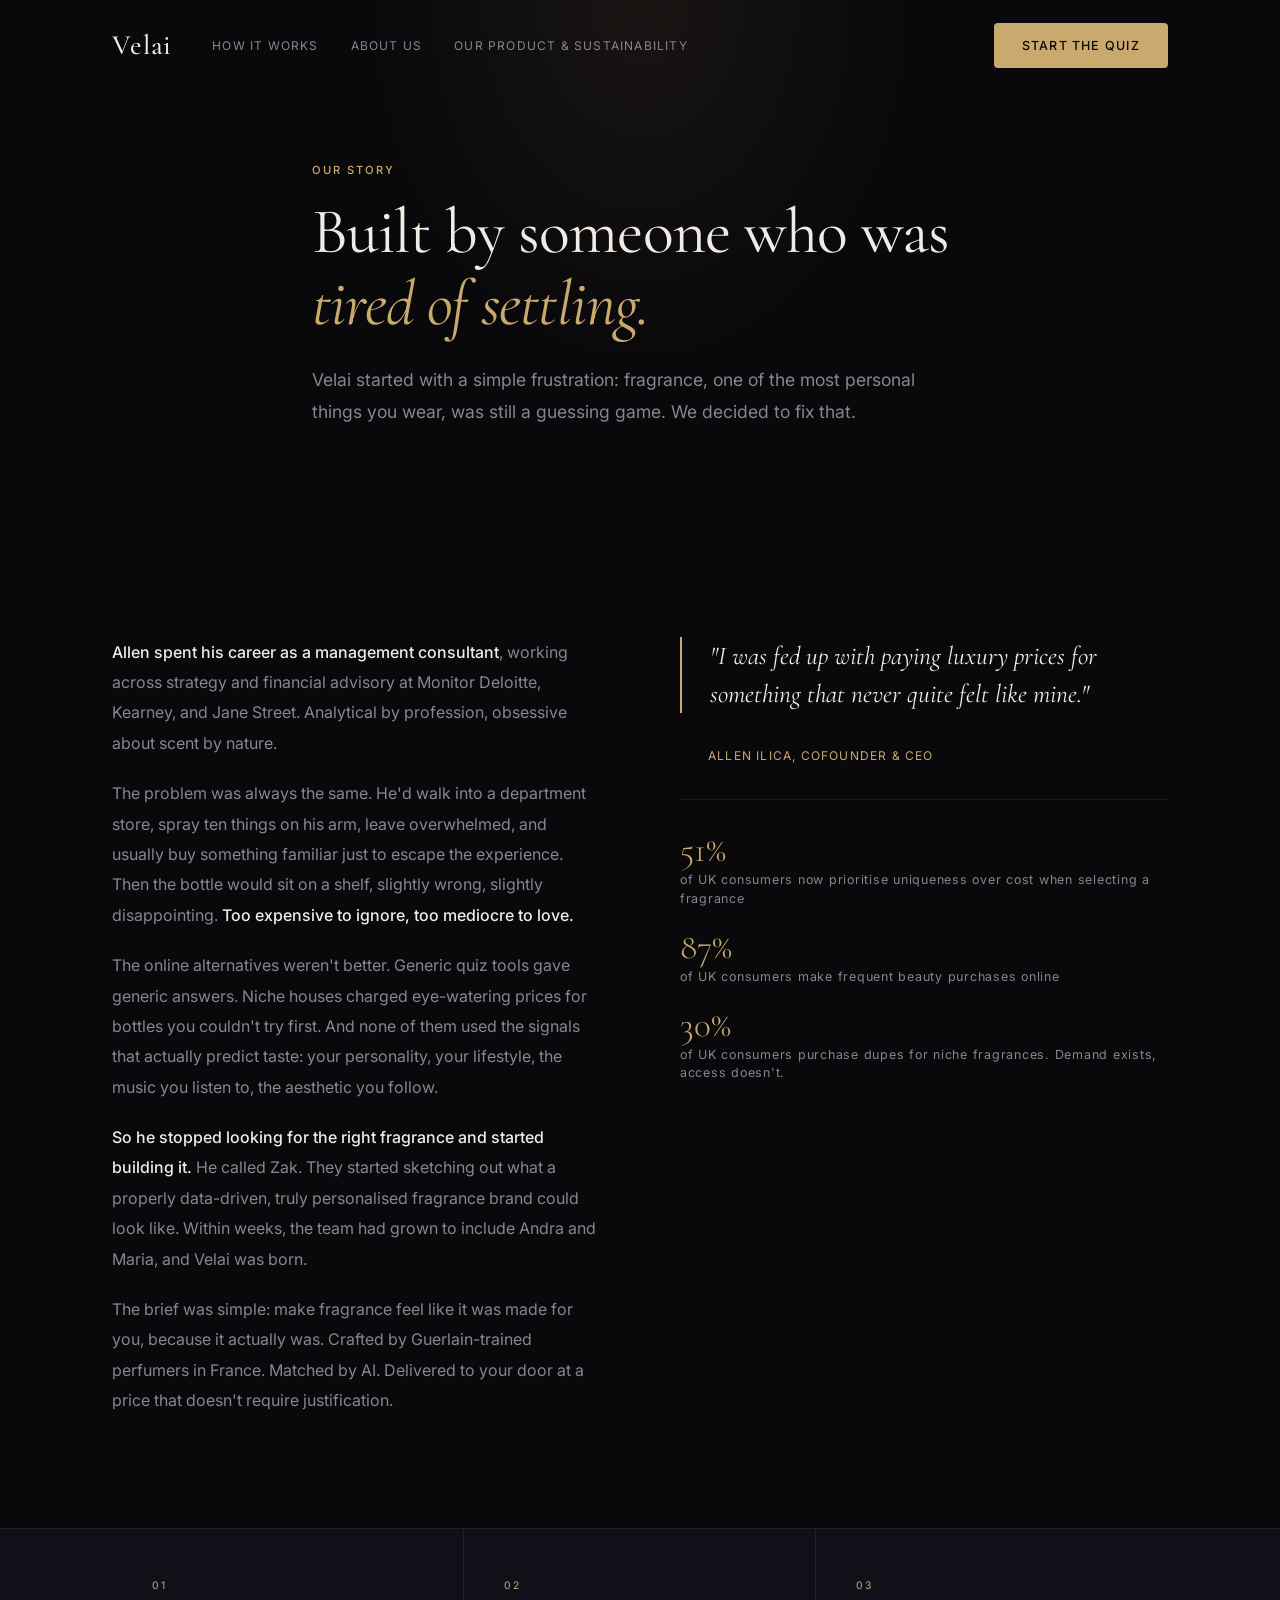
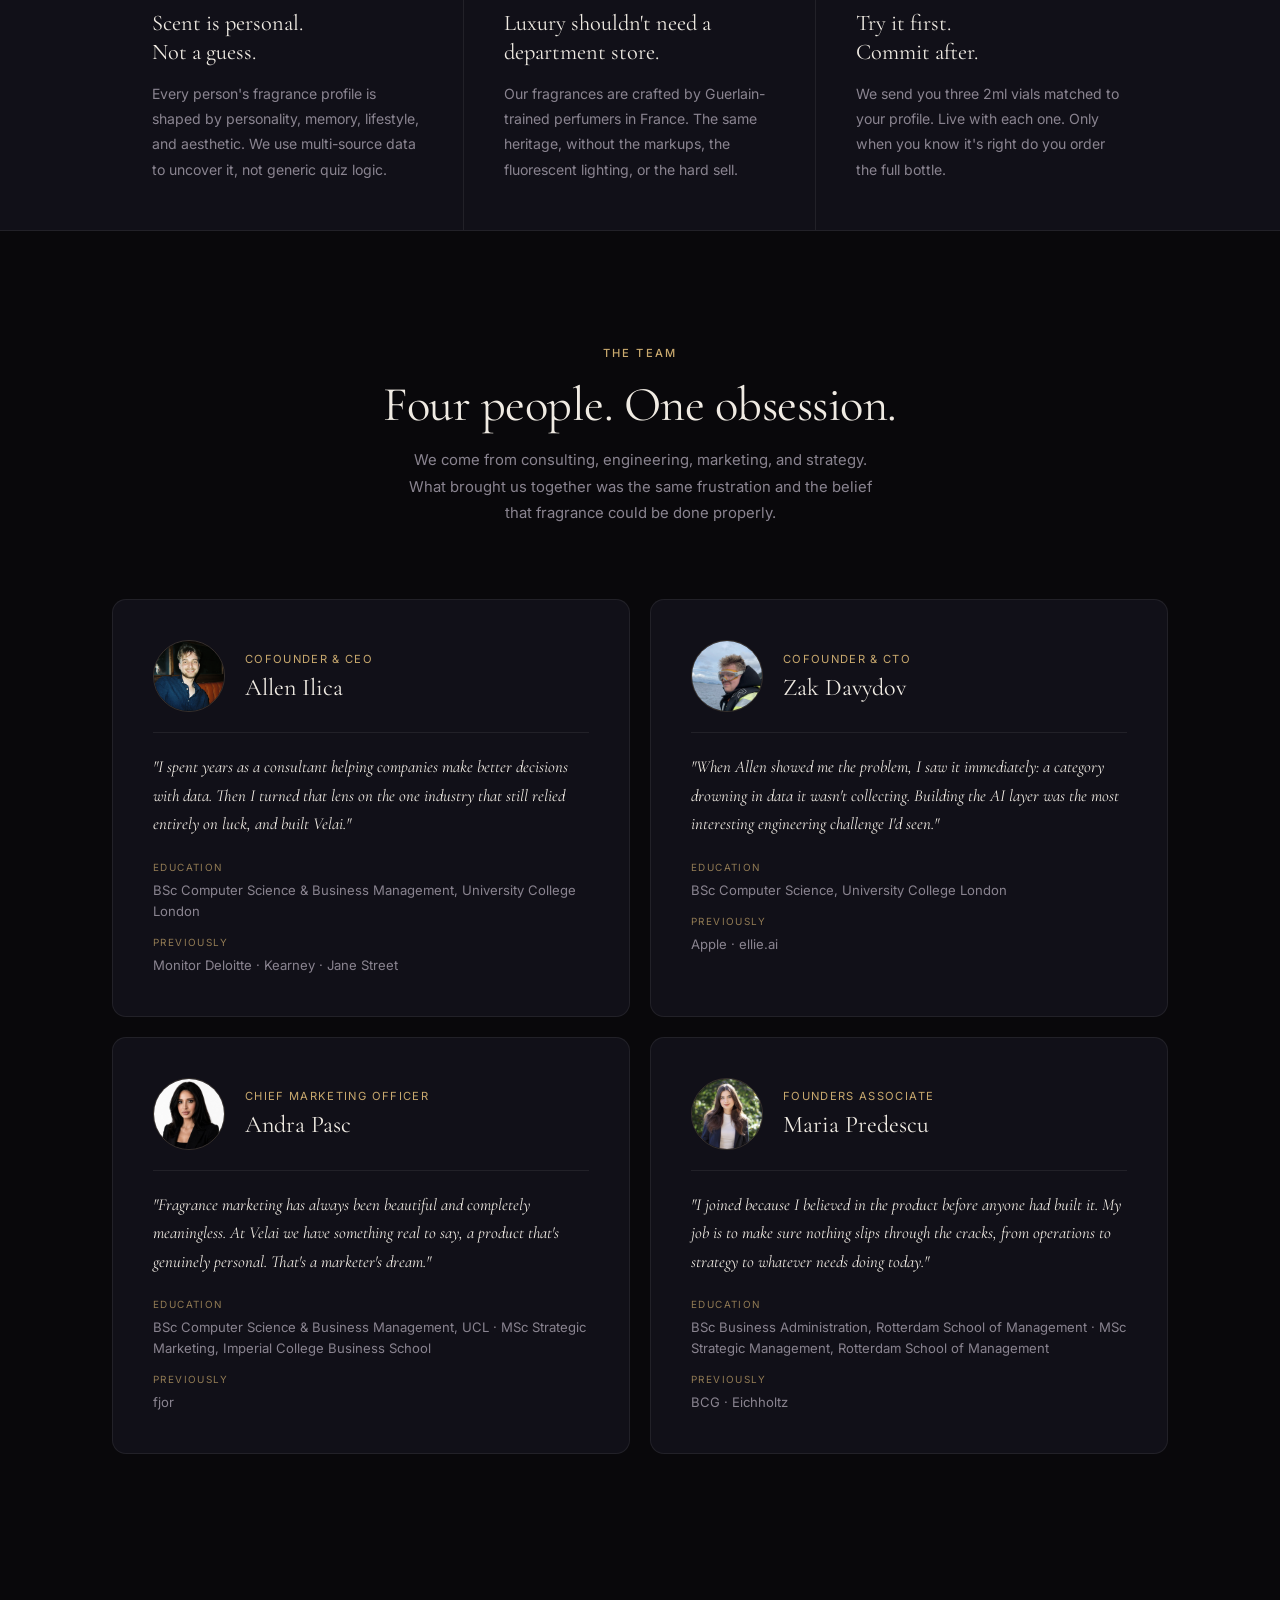
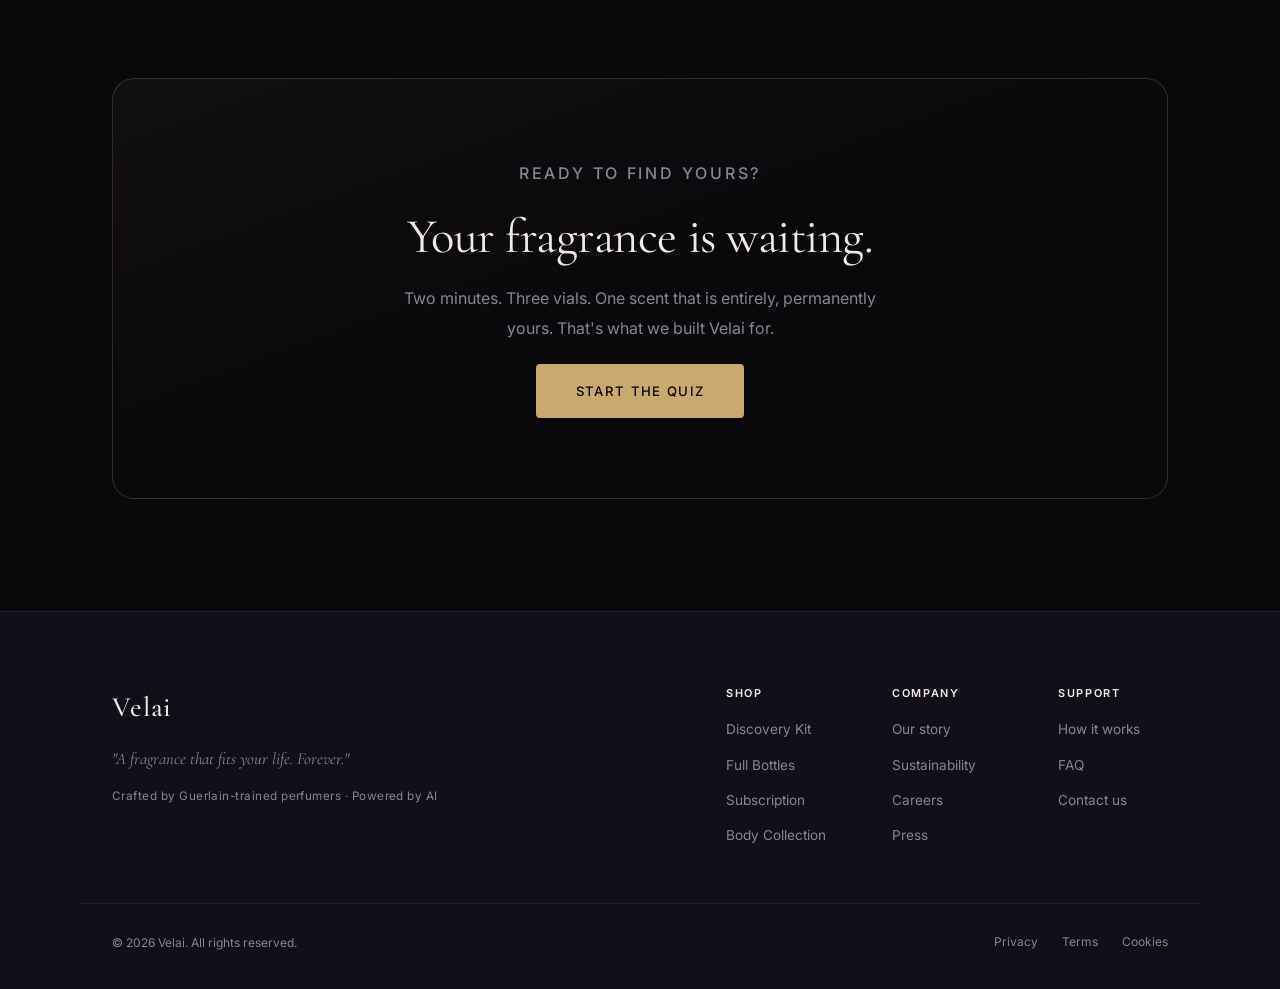
==== commit 45b4f02d: "Mobile optimisation, nav simplification, about + sustainability pages" ====
--- a/about.html
+++ b/about.html
@@ -259,12 +259,18 @@
       .about-story__inner { grid-template-columns: 1fr; gap: 52px; }
       .about-story__pull { position: static; }
       .about-values__grid { grid-template-columns: 1fr; }
-      .about-value { border-right: none; border-bottom: 1px solid var(--border); }
+      .about-value { border-right: none; border-bottom: 1px solid var(--border); padding: 36px 28px; }
       .about-value:last-child { border-bottom: none; }
       .about-team__grid { grid-template-columns: 1fr; }
     }
     @media (max-width: 640px) {
-      .about-cta__inner { padding: 56px 24px; }
+      .about-hero { padding-top: 120px; padding-bottom: 56px; }
+      .about-cta__inner { padding: 48px 20px; gap: 16px; }
+      .team-card { padding: 28px 22px; }
+      .team-card__photo { width: 60px; height: 60px; }
+      .team-card__name { font-size: 1.25rem; }
+      .about-story__quote { font-size: 1.3rem; }
+      .about-stat__num { font-size: 1.8rem; }
     }
   </style>
 </head>
@@ -276,10 +282,8 @@
       <a href="index.html" class="nav__logo">Velai</a>
       <nav class="nav__links" id="navLinks">
         <a href="index.html#how-it-works">How it works</a>
-        <a href="index.html#discovery-kit">Discovery Kit</a>
-        <a href="index.html#body-collection">Body Collection</a>
-        <a href="index.html#pricing">Shop</a>
-        <a href="about.html" class="active">About</a>
+        <a href="about.html" class="active">About us</a>
+        <a href="sustainability.html">Our product &amp; sustainability</a>
       </nav>
       <div class="nav__actions">
         <a href="quiz.html" class="btn btn--primary">Start the quiz</a>
--- a/css/style.css
+++ b/css/style.css
@@ -624,13 +624,18 @@
 }
 
 /* ─── Responsive ─────────────────────────────────────────────────────── */
+
+/* 900px — tablet: collapse two-column layouts */
 @media (max-width: 900px) {
-  .hero__inner { grid-template-columns: 1fr; gap: 48px; }
-  .hero__visual { display: flex; justify-content: center; }
-  .craft__inner { grid-template-columns: 1fr; gap: 52px; }
-}
-
+  .hero__inner { grid-template-columns: 1fr; gap: 0; }
+  .hero__visual { display: none; }
+  .craft__inner { grid-template-columns: 1fr; gap: 48px; }
+}
+
+/* 768px — phones: nav collapses, density reduces */
 @media (max-width: 768px) {
+  /* Fix: logo left, hamburger right, no gap overlap */
+  .nav__inner { justify-content: space-between; gap: 0; }
   .nav__links, .nav__actions { display: none; }
 
   .nav__links.open {
@@ -640,28 +645,57 @@
     top: 0; left: 0; right: 0; bottom: 0;
     background: rgba(9,8,11,0.97);
     backdrop-filter: blur(20px);
-    padding: 100px 32px 48px;
-    gap: 28px;
+    -webkit-backdrop-filter: blur(20px);
+    padding: 100px 32px 56px;
+    gap: 32px;
     z-index: 150;
     align-items: flex-start;
     justify-content: flex-start;
+    overflow-y: auto;
   }
 
   .nav__links.open a {
-    font-size: 1.1rem;
+    font-size: 1.25rem;
     letter-spacing: 0.06em;
     color: var(--text);
   }
 
   .nav__hamburger { display: flex; z-index: 300; }
+
   .container { padding: 0 20px; }
-  .section { padding: 80px 0; }
-  .section__header { margin-bottom: 52px; }
-  .step { grid-template-columns: 48px 1fr; gap: 20px; }
-}
-
+  .section { padding: 72px 0; }
+  .section__header { margin-bottom: 44px; }
+
+  .hero__inner { padding-top: 88px; padding-bottom: 56px; }
+  .hero__content { gap: 18px; }
+  .hero__subtext { font-size: 0.96rem; }
+
+  .step { grid-template-columns: 44px 1fr; gap: 16px; padding: 32px 0; }
+  .step__number { font-size: 2.4rem; }
+
+  .footer { padding: 56px 0 32px; }
+  .footer__inner { flex-direction: column; gap: 40px; margin-bottom: 40px; }
+  .footer__links { gap: 32px; }
+  .footer__bottom { flex-direction: column; align-items: flex-start; gap: 12px; }
+}
+
+/* 500px — small phones */
 @media (max-width: 500px) {
-  .hero__cta { flex-direction: column; }
-  .btn--lg { width: 100%; }
-  .vials-display { padding: 24px 16px 20px; }
-}
+  .container { padding: 0 16px; }
+  .section { padding: 56px 0; }
+  .section__header { margin-bottom: 32px; gap: 10px; }
+
+  .hero__inner { padding-top: 76px; padding-bottom: 48px; }
+  .hero__cta { flex-direction: column; gap: 10px; }
+  .btn--lg { width: 100%; justify-content: center; }
+  .vials-display { padding: 20px 14px 18px; }
+
+  .step { grid-template-columns: 36px 1fr; gap: 12px; padding: 24px 0; }
+  .step__number { font-size: 1.9rem; }
+  .step__body { gap: 8px; padding-top: 4px; }
+
+  .craft-pillar { gap: 14px; padding: 20px 0; }
+
+  .footer__links { flex-direction: column; gap: 24px; }
+  .footer__legal { flex-wrap: wrap; gap: 16px; }
+}
--- a/css/components.css
+++ b/css/components.css
@@ -718,20 +718,56 @@
 }
 
 /* ─── Responsive ─────────────────────────────────────────────────────── */
+
 @media (max-width: 960px) {
   .path__grid { grid-template-columns: 1fr; max-width: 480px; margin: 0 auto; }
 }
 
 @media (max-width: 860px) {
-  .kit__inner { grid-template-columns: 1fr; gap: 52px; }
-  .kit-card { max-width: 420px; }
+  .kit__inner { grid-template-columns: 1fr; gap: 40px; }
+  .kit-card { max-width: 420px; margin: 0 auto; }
+  .kit-tray { max-width: 280px; }
   .kit-scene { max-width: 260px; }
   .testimonials__grid { grid-template-columns: 1fr; }
-  .body-grid { grid-template-columns: 1fr; max-width: 420px; margin: 0 auto; }
+  .body-grid { grid-template-columns: 1fr; max-width: 440px; margin: 0 auto; }
 }
 
 @media (max-width: 640px) {
-  .final-cta__inner { padding: 64px 24px; }
-  .final-cta__reassurance { gap: 16px; }
+  /* Kit tray */
+  .kit-tray { max-width: 100%; padding: 36px 24px 22px; }
+  .kit-tray__vials { gap: 16px; }
+  .kit__copy { gap: 18px; }
+
+  /* Path cards */
+  .path__grid { max-width: 100%; }
+  .path-card { padding: 28px 22px; }
+  .path-card__desc { padding-bottom: 14px; }
+
+  /* Body */
+  .body-grid { max-width: 100%; }
+  .body-card__content { padding: 22px 22px 18px; }
+  .body-card__icon-wrap { height: 150px; }
+
+  /* Testimonials */
+  .testimonial-card { padding: 28px 22px; gap: 16px; }
+
+  /* Final CTA */
+  .final-cta__inner { padding: 56px 20px; gap: 16px; }
+  .final-cta__reassurance { gap: 14px; flex-direction: column; align-items: center; }
   .final-cta__reassurance li:not(:last-child)::after { display: none; }
 }
+
+@media (max-width: 480px) {
+  /* Size option rows */
+  .size-option { padding: 10px 12px; }
+  .size-option__price { font-size: 1.1rem; }
+
+  /* Kit vials slightly smaller */
+  .kit-vl__glass { width: 18px; }
+  .kit-vl--1 .kit-vl__glass, .kit-vl--3 .kit-vl__glass { height: 84px; }
+  .kit-vl--2 .kit-vl__glass { height: 110px; }
+  .kit-vl__cap { width: 18px; height: 28px; }
+  .kit-vl__collar { width: 20px; }
+  .kit-vl__foot { width: 22px; }
+  .kit-tray__vials { gap: 14px; }
+}
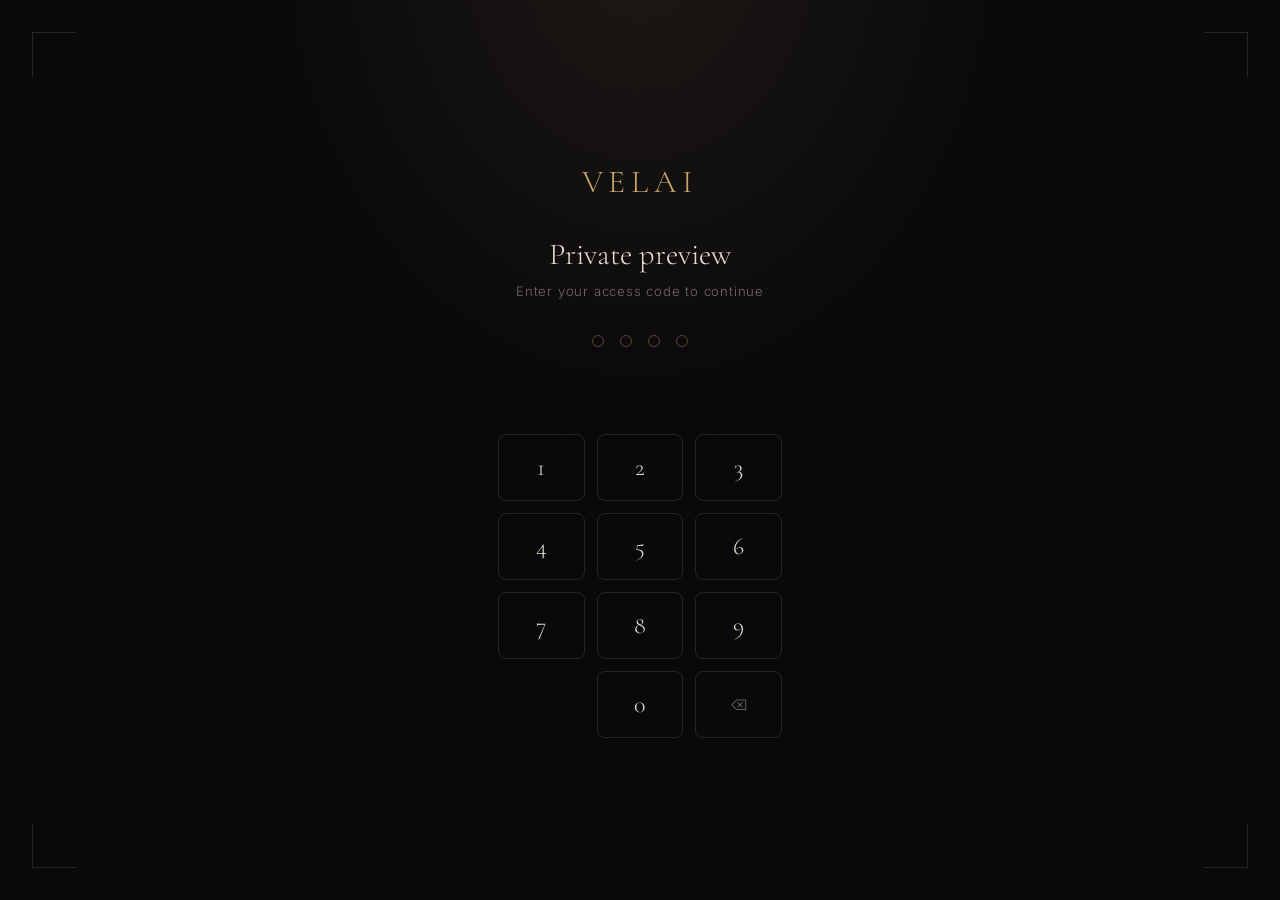
==== commit 27e7f416: "Add PIN auth gate (code: 3456) for private preview auth.html — full-screen PIN keypad in Velai aesth" ====
--- a/about.html
+++ b/about.html
@@ -1,6 +1,7 @@
 <!DOCTYPE html>
 <html lang="en">
 <head>
+  <script>if(!sessionStorage.getItem('velai_preview')){sessionStorage.setItem('velai_return',location.pathname+location.search);location.replace('auth.html');}  </script>
   <meta charset="UTF-8" />
   <meta name="viewport" content="width=device-width, initial-scale=1.0" />
   <title>Our Story | Velai</title>
--- a/css/style.css
+++ b/css/style.css
@@ -165,12 +165,28 @@
   border-bottom: 1px solid transparent;
 }
 
+/* Blur lives on ::before so it doesn't create a stacking context that traps
+   position:fixed children (the mobile menu overlay). */
+.nav::before {
+  content: '';
+  position: absolute;
+  inset: 0;
+  backdrop-filter: blur(18px);
+  -webkit-backdrop-filter: blur(18px);
+  pointer-events: none;
+  opacity: 0;
+  transition: opacity 0.35s ease;
+  z-index: -1;
+}
+
 .nav.scrolled {
   background: rgba(9,8,11,0.88);
-  backdrop-filter: blur(18px);
-  -webkit-backdrop-filter: blur(18px);
   border-bottom-color: var(--border);
   padding: 14px 0;
+}
+
+.nav.scrolled::before {
+  opacity: 1;
 }
 
 .nav__inner {
@@ -646,19 +662,29 @@
     background: rgba(9,8,11,0.97);
     backdrop-filter: blur(20px);
     -webkit-backdrop-filter: blur(20px);
-    padding: 100px 32px 56px;
-    gap: 32px;
+    padding: 88px 28px 48px;
+    gap: 0;
     z-index: 150;
-    align-items: flex-start;
+    align-items: stretch;
     justify-content: flex-start;
     overflow-y: auto;
   }
 
   .nav__links.open a {
-    font-size: 1.25rem;
-    letter-spacing: 0.06em;
-    color: var(--text);
+    font-size: 1rem;
+    font-weight: 400;
+    letter-spacing: 0.08em;
+    text-transform: uppercase;
+    color: var(--muted);
+    padding: 20px 0;
+    border-bottom: 1px solid var(--border);
+    display: block;
+    transition: color 0.2s ease;
   }
+
+  .nav__links.open a:first-child { border-top: 1px solid var(--border); }
+  .nav__links.open a:hover,
+  .nav__links.open a.active { color: var(--gold); }
 
   .nav__hamburger { display: flex; z-index: 300; }
 
